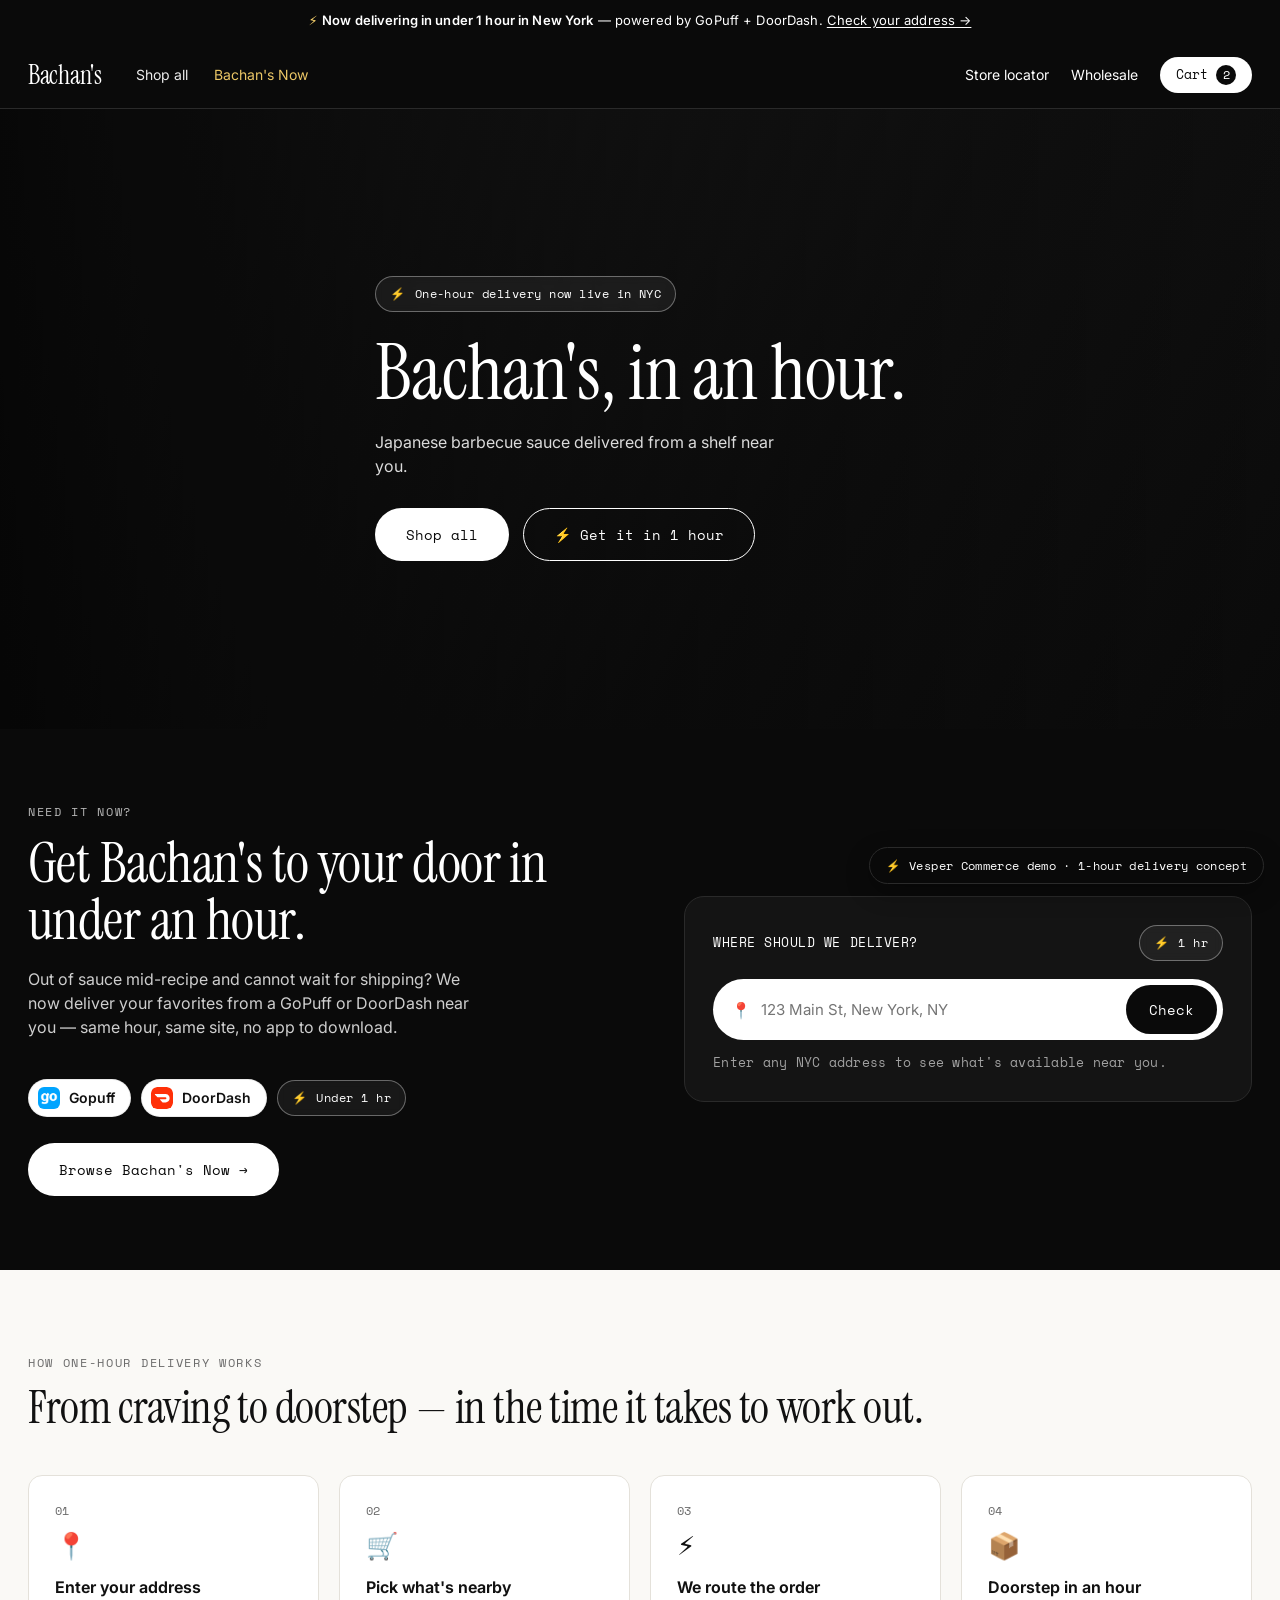
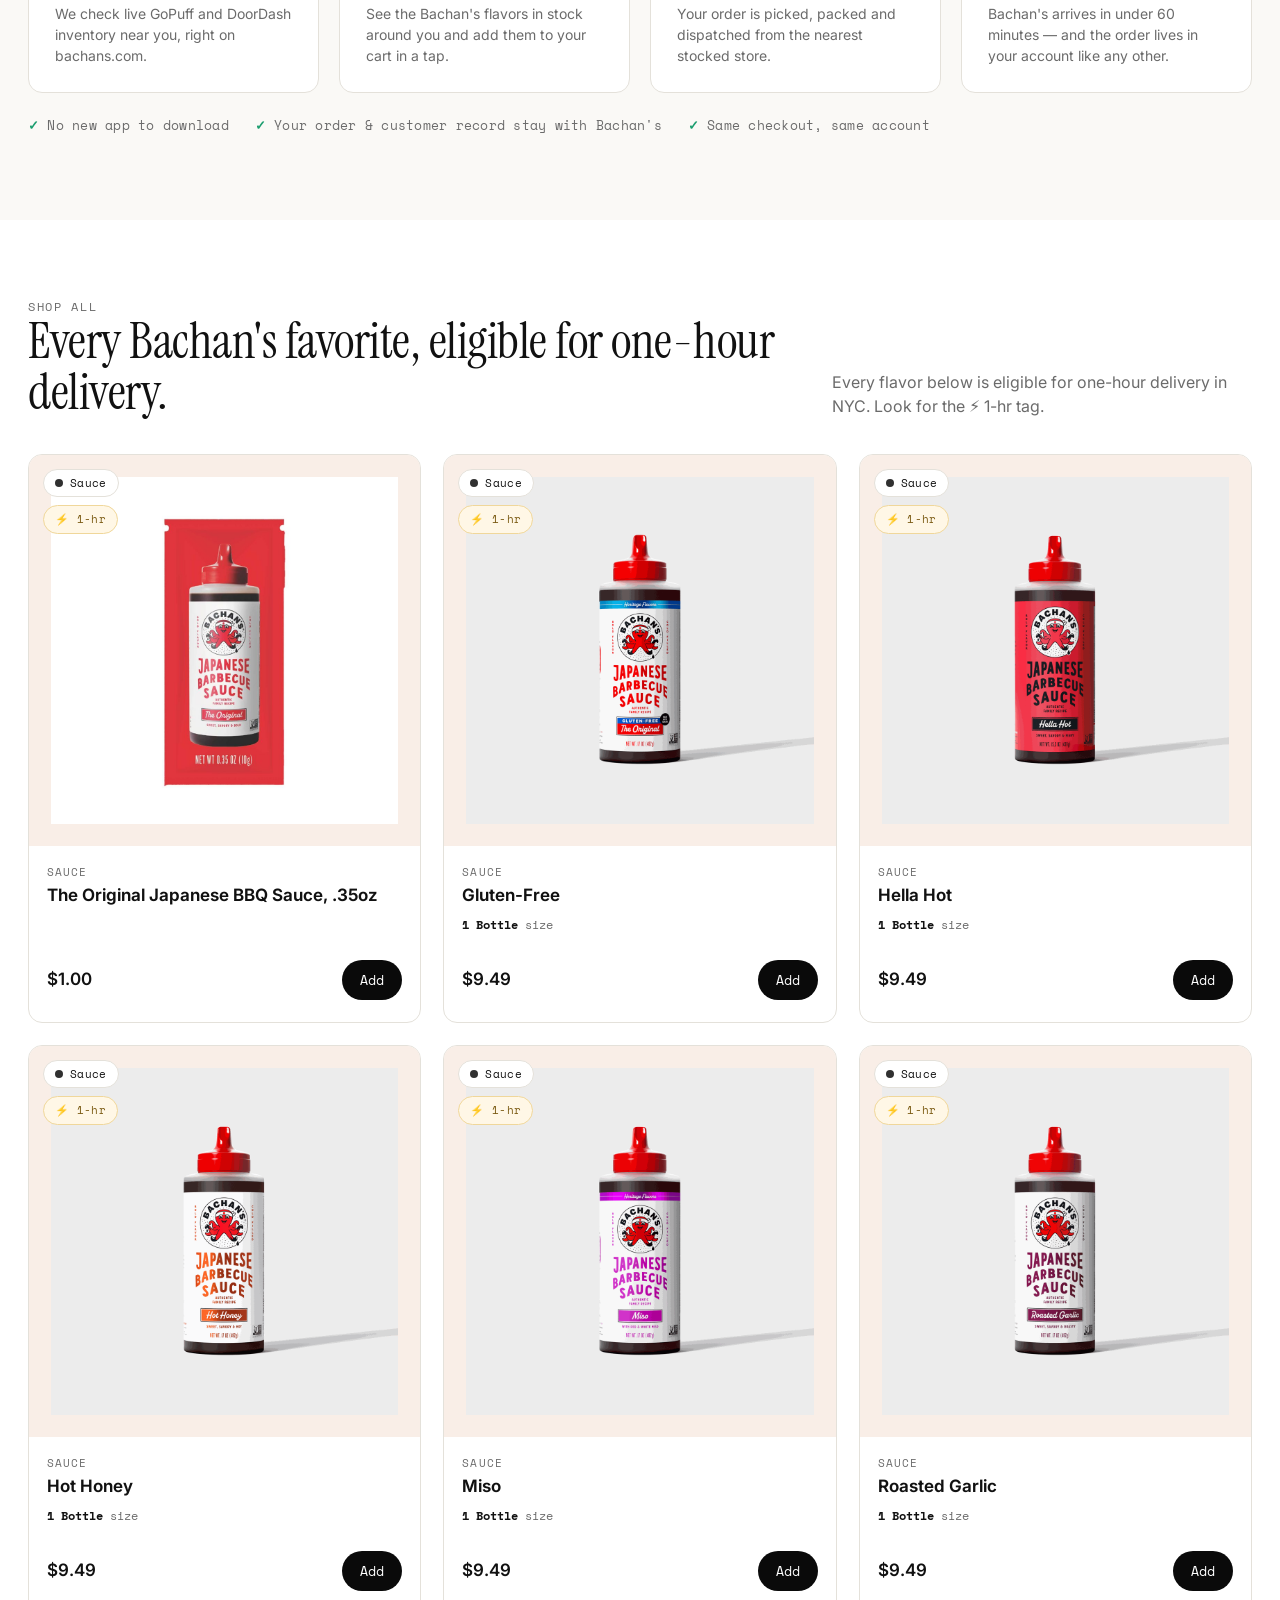
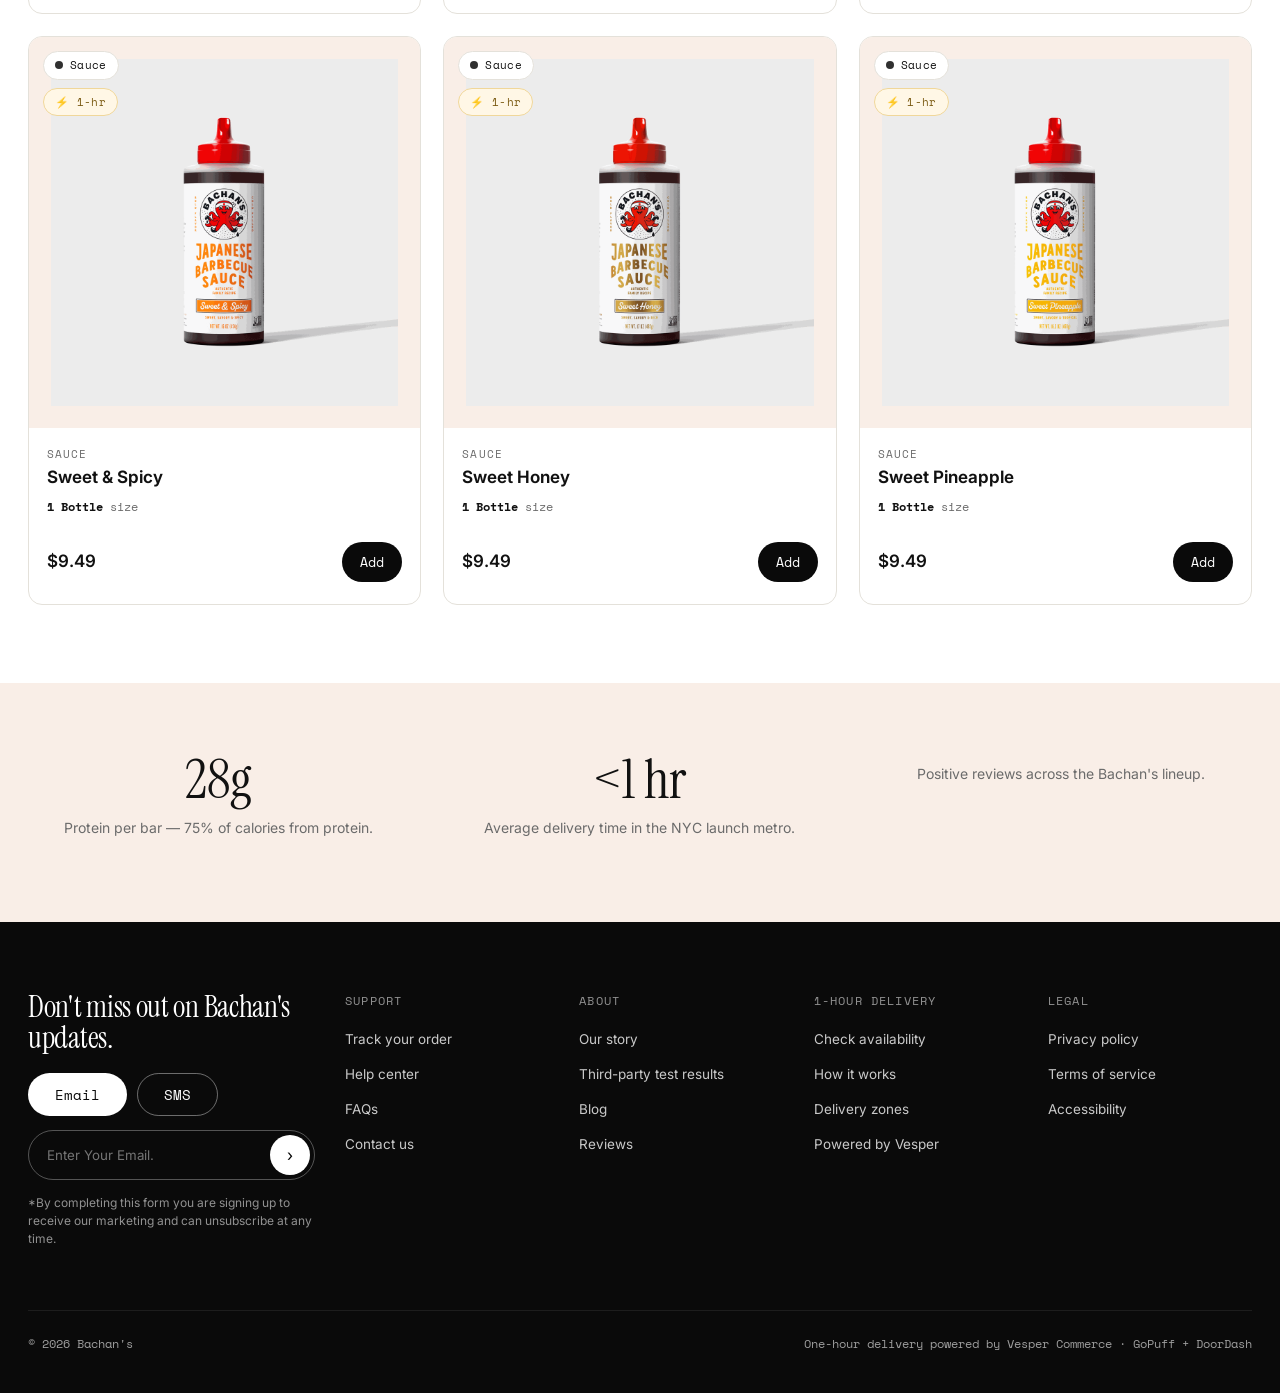
==== index.html @ b52c81d5 "bachans x Vesper Commerce 1-hour delivery mockup Generated from the tokenised ondemand-delivery-mock" ====
<!doctype html>
<html lang="en">
<head>
<meta charset="utf-8" />
<meta name="viewport" content="width=device-width, initial-scale=1" />
<title>Bachan's — now with one-hour delivery</title>
<meta name="description" content="Bachan's, delivered in about an hour via GoPuff and DoorDash." />
<link rel="preconnect" href="https://fonts.googleapis.com" />
<link rel="preconnect" href="https://fonts.gstatic.com" crossorigin />
<link href="https://fonts.googleapis.com/css2?family=Instrument+Serif&family=Inter:wght@400;500;600;700&family=Space+Mono:wght@400;700&display=swap" rel="stylesheet" />
<link rel="stylesheet" href="styles.css" />
<link rel="icon" href="assets/p0.jpg" />
</head>
<body>

<!-- Announcement -->
<div class="announce">
  <span class="bolt">⚡</span> <b>Now delivering in under 1 hour in New York</b> — powered by GoPuff + DoorDash. <a href="#onehour">Check your address →</a>
</div>

<!-- Header -->
<header class="header">
  <nav class="nav">
    <a class="brand" href="index.html"><span class="wordmark">Bachan's</span></a>
    <div class="nav-links"><a href="#shop">Shop all</a>
      <a href="bachans-now.html" style="color:#ffd76e">Bachan's Now</a>
    </div>
    <div class="nav-right">
      <a class="hide-sm" href="#">Store locator</a>
      <a class="hide-sm" href="#">Wholesale</a>
      <button class="hamburger" onclick="openMenu()" aria-label="Open menu"><svg viewBox="0 0 24 24" fill="none" stroke="currentColor" stroke-width="2" stroke-linecap="round"><line x1="3" y1="6" x2="21" y2="6"/><line x1="3" y1="12" x2="21" y2="12"/><line x1="3" y1="18" x2="21" y2="18"/></svg></button>
      <a href="checkout.html" class="cart-pill" onclick="event.preventDefault();openCart()">Cart <span class="cart-count" id="cartCount">2</span></a>
    </div>
  </nav>
</header>

<!-- Hero -->
<section class="hero">
  <div class="hero-media" style="background:linear-gradient(120deg,#303030 0%,#151515 62%,#0d0d0d 100%)"></div>
  <div class="wrap hero-inner">
    <div class="delivery-badge" style="margin-bottom:22px"><span class="bolt">⚡</span> One-hour delivery now live in NYC</div>
    <h1 class="serif">Bachan's, in an hour.</h1>
    <p class="sub">Japanese barbecue sauce delivered from a shelf near you.</p>
    <div class="hero-cta">
      <a href="#shop" class="btn btn-white">Shop all</a>
      <a href="#onehour" class="btn btn-outline" style="color:#fff">⚡ Get it in 1 hour</a>
    </div>
  </div>
</section>

<!-- ===== SIGNATURE 1-HOUR DELIVERY BAND ===== -->
<section class="delivery-band" id="onehour">
  <div class="wrap grid">
    <div>
      <div class="eyebrow" style="color:rgba(255,255,255,.7)">Need it now?</div>
      <h2 class="serif" style="margin-top:14px">Get Bachan's to your door in under an hour.</h2>
      <p class="lede">Out of sauce mid-recipe and cannot wait for shipping? We now deliver your favorites from a GoPuff or DoorDash near you — same hour, same site, no app to download.</p>
      <div class="retailer-chips" style="margin-top:24px">
        <span class="chip"><img class="logo" src="assets/gopuff-icon.png" alt="GoPuff" /> Gopuff</span>
        <span class="chip"><img class="logo" src="assets/doordash-icon.svg" alt="DoorDash" /> DoorDash</span>
        <span class="delivery-badge"><span class="bolt">⚡</span> Under 1 hr</span>
      </div>
      <div style="margin-top:26px">
        <a href="bachans-now.html" class="btn btn-white">Browse Bachan's Now →</a>
      </div>
    </div>

    <div class="addr-card">
      <div class="row-top">
        <div style="font-family:var(--mono);font-size:13px;letter-spacing:.04em">WHERE SHOULD WE DELIVER?</div>
        <div class="delivery-badge"><span class="bolt">⚡</span> 1 hr</div>
      </div>
      <div class="addr-field">
        <span aria-hidden="true">📍</span>
        <input id="addrInput" type="text" placeholder="123 Main St, New York, NY" />
        <button class="btn btn-dark" onclick="checkAvailability()">Check</button>
      </div>
      <div class="addr-note">Enter any NYC address to see what's available near you.</div>

      <div class="avail-result" id="availResult">
        <div class="avail-head"><span>✓</span> Available near you — delivered in under 1 hour</div>
        <div class="mini-prod">
          <img src="assets/p0.jpg" alt="" />
          <div class="info"><div class="name">Gold · Chocolate Chip Cookie Dough</div><div class="meta">4-bar pack · $13.99</div></div>
          <button class="mini-add" onclick="addToCart()">Add</button>
        </div>
        <div class="mini-prod">
          <img src="assets/p1.png" alt="" />
          <div class="info"><div class="name">Bronze · Cookie Dough Caramel</div><div class="meta">4-bar pack · $13.99</div></div>
          <button class="mini-add" onclick="addToCart()">Add</button>
        </div>
        <div class="mini-prod">
          <img src="assets/p0.jpg" alt="" />
          <div class="info"><div class="name">Gold · Single bar <span style="opacity:.6">(trial)</span></div><div class="meta">Single · $3.49</div></div>
          <button class="mini-add" onclick="addToCart()">Add</button>
        </div>
        <a href="checkout.html" class="btn btn-white btn-block" style="margin-top:16px">View cart · check out →</a>
      </div>
    </div>
  </div>
</section>

<!-- How it works -->
<section class="how">
  <div class="wrap">
    <div class="eyebrow">How one-hour delivery works</div>
    <h2 class="serif" style="font-size:clamp(30px,3.6vw,46px);margin-top:12px">From craving to doorstep — in the time it takes to work out.</h2>
    <div class="steps">
      <div class="step"><div class="num">01</div><div class="icon">📍</div><h3>Enter your address</h3><p>We check live GoPuff and DoorDash inventory near you, right on bachans.com.</p></div>
      <div class="step"><div class="num">02</div><div class="icon">🛒</div><h3>Pick what's nearby</h3><p>See the Bachan's flavors in stock around you and add them to your cart in a tap.</p></div>
      <div class="step"><div class="num">03</div><div class="icon">⚡</div><h3>We route the order</h3><p>Your order is picked, packed and dispatched from the nearest stocked store.</p></div>
      <div class="step"><div class="num">04</div><div class="icon">📦</div><h3>Doorstep in an hour</h3><p>Bachan's arrives in under 60 minutes — and the order lives in your account like any other.</p></div>
    </div>
    <div class="assurance">
      <span><span class="tick">✓</span> No new app to download</span>
      <span><span class="tick">✓</span> Your order &amp; customer record stay with Bachan's</span>
      <span><span class="tick">✓</span> Same checkout, same account</span>
    </div>
  </div>
</section>

<!-- Product grid -->
<section class="section" id="shop">
  <div class="wrap">
    <div class="section-head">
      <div>
        <div class="eyebrow">Shop all</div>
        <h2 class="serif">Every Bachan's favorite, eligible for one-hour delivery.</h2>
      </div>
      <p>Every flavor below is eligible for one-hour delivery in NYC. Look for the <span style="white-space:nowrap">⚡ 1-hr</span> tag.</p>
    </div>

    <div class="prod-grid" id="prodGrid">
      <!-- cards injected by app.js -->
    </div>
  </div>
</section>

<!-- Value strip -->
<section class="value-strip">
  <div class="wrap value-grid">
    <div><div class="big">28g</div><p>Protein per bar — 75% of calories from protein.</p></div>
    <div><div class="big">&lt;1 hr</div><p>Average delivery time in the NYC launch metro.</p></div>
    <div><div class="big"></div><p>Positive reviews across the Bachan's lineup.</p></div>
  </div>
</section>

<!-- Footer -->
<footer class="footer">
  <div class="wrap">
    <div class="top">
      <div class="updates">
        <h3 class="serif">Don't miss out on Bachan's updates.</h3>
        <div class="toggle">
          <button class="btn btn-white">Email</button>
          <button class="btn btn-outline" style="color:#fff">SMS</button>
        </div>
        <div class="subscribe"><input placeholder="Enter Your Email." /><button>›</button></div>
        <p style="font-size:12px;opacity:.55;margin-top:14px;max-width:320px">*By completing this form you are signing up to receive our marketing and can unsubscribe at any time.</p>
      </div>
      <div><div class="colhead">Support</div><ul><li><a href="#">Track your order</a></li><li><a href="#">Help center</a></li><li><a href="#">FAQs</a></li><li><a href="#">Contact us</a></li></ul></div>
      <div><div class="colhead">About</div><ul><li><a href="#">Our story</a></li><li><a href="#">Third-party test results</a></li><li><a href="#">Blog</a></li><li><a href="#">Reviews</a></li></ul></div>
      <div><div class="colhead">1-Hour Delivery</div><ul><li><a href="#onehour">Check availability</a></li><li><a href="#onehour">How it works</a></li><li><a href="#">Delivery zones</a></li><li><a href="#">Powered by Vesper</a></li></ul></div>
      <div><div class="colhead">Legal</div><ul><li><a href="#">Privacy policy</a></li><li><a href="#">Terms of service</a></li><li><a href="#">Accessibility</a></li></ul></div>
    </div>
    <div class="base"><span>© 2026 Bachan's</span><span>One-hour delivery powered by Vesper Commerce · GoPuff + DoorDash</span></div>
  </div>
</footer>

<div class="demo-ribbon"><span class="bolt">⚡</span> Vesper Commerce demo · 1-hour delivery concept</div>

<script src="app.js"></script>
</body>
</html>
---- styles.css ----
/* ============================================================
   Bachan's × Vesper Commerce — 1-Hour Delivery Mockup
   Design system replicating bachans.com
   Fonts: Instrument Serif (display) + Inter (body/Suisse substitute)
   ============================================================ */

:root {
  --black: #0a0a0a;
  --ink: #111111;
  --white: #ffffff;
  --offwhite: #f9eee7;      /* product panel bg */
  --paper: #faf9f6;
  --line: #e4e1da;
  --line-dark: #2a2a2a;
  --gray: #6b6b6b;
  --gray-2: #8a8a8a;
  --gold: #303030;          /* brand accent */
  --gopuff: #009f8f;        /* GoPuff teal */
  --doordash: #eb1700;      /* DoorDash red */
  --radius-pill: 999px;
  --radius: 14px;
  --serif: "Instrument Serif", Georgia, serif;
  --sans: "Inter", -apple-system, system-ui, sans-serif;
  --mono: "Space Mono", ui-monospace, "SFMono-Regular", monospace;
  --maxw: 1280px;
}

* { box-sizing: border-box; }

html { scroll-behavior: smooth; }

body {
  margin: 0;
  font-family: var(--sans);
  color: var(--ink);
  background: var(--white);
  -webkit-font-smoothing: antialiased;
  line-height: 1.5;
}

img { max-width: 100%; display: block; }
a { color: inherit; text-decoration: none; }
button { font-family: inherit; cursor: pointer; }

h1, h2, h3, .serif {
  font-family: var(--serif);
  font-weight: 400;
  letter-spacing: -0.01em;
  line-height: 1.02;
  margin: 0;
}

.wrap { max-width: var(--maxw); margin: 0 auto; padding: 0 28px; }

/* ---------- Announcement bar ---------- */
.announce {
  background: var(--black);
  color: var(--white);
  font-size: 13px;
  letter-spacing: 0.01em;
  text-align: center;
  padding: 11px 16px;
  position: relative;
  z-index: 60;
}
.announce b { font-weight: 600; }
.announce .bolt { color: #ffd76e; }
.announce a { text-decoration: underline; text-underline-offset: 2px; }

/* ---------- Header / nav ---------- */
.header {
  background: var(--black);
  color: var(--white);
  position: sticky;
  top: 0;
  z-index: 50;
  border-bottom: 1px solid var(--line-dark);
}
.header.light {
  background: var(--white);
  color: var(--ink);
  border-bottom: 1px solid var(--line);
}
.nav {
  display: flex;
  align-items: center;
  gap: 34px;
  height: 66px;
  max-width: var(--maxw);
  margin: 0 auto;
  padding: 0 28px;
}
.brand img { height: 26px; width: auto; }
.nav-links { display: flex; gap: 26px; font-size: 14px; }
.nav-links a { opacity: 0.92; }
.nav-links a:hover { opacity: 1; }
.nav-right { margin-left: auto; display: flex; align-items: center; gap: 22px; font-size: 14px; }
.nav-right .ico { width: 20px; height: 20px; opacity: 0.9; }
.cart-pill {
  background: var(--white);
  color: var(--black);
  border-radius: var(--radius-pill);
  padding: 8px 16px;
  font-family: var(--mono);
  font-size: 13px;
  display: inline-flex;
  gap: 8px;
  align-items: center;
  border: none;
}
.header.light .cart-pill { background: var(--black); color: var(--white); }
.cart-count {
  background: var(--black); color: var(--white);
  border-radius: var(--radius-pill);
  min-width: 20px; height: 20px; padding: 0 5px;
  display: inline-flex; align-items: center; justify-content: center;
  font-size: 12px;
}
.header.light .cart-count { background: var(--white); color: var(--black); }

/* ---------- Hamburger + mobile menu ---------- */
.hamburger {
  display: none; width: 40px; height: 40px; align-items: center; justify-content: center;
  background: transparent; border: 0; color: inherit; padding: 0;
}
.hamburger svg { width: 24px; height: 24px; }

.menu-overlay { position: fixed; inset: 0; background: rgba(0,0,0,.45); z-index: 110; opacity: 0; visibility: hidden; transition: opacity .3s ease, visibility .3s ease; }
.menu-overlay.open { opacity: 1; visibility: visible; }
.mobile-menu {
  position: fixed; top: 0; left: 0; height: 100%; width: 320px; max-width: 86vw;
  background: var(--black); color: #fff; z-index: 111;
  transform: translateX(-100%); transition: transform .32s cubic-bezier(.4,0,.2,1);
  display: flex; flex-direction: column;
}
.mobile-menu.open { transform: translateX(0); }
.mm-head { display: flex; align-items: center; justify-content: space-between; padding: 20px 22px; border-bottom: 1px solid var(--line-dark); }
.mm-head img { height: 24px; width: auto; }
.mm-close { background: transparent; border: 1px solid var(--line-dark); border-radius: 8px; color: #fff; font-size: 16px; width: 40px; height: 40px; display: flex; align-items: center; justify-content: center; }
.mm-links { display: flex; flex-direction: column; padding: 16px 0 6px; }
.mm-links a { font-family: var(--serif); font-size: 27px; line-height: 1; padding: 13px 24px; color: #fff; letter-spacing: -.01em; }
.mm-links a.active { color: #ffd76e; }
.mm-sub { margin-top: auto; border-top: 1px solid var(--line-dark); padding: 18px 24px; display: flex; flex-direction: column; gap: 14px; }
.mm-sub a { font-family: var(--sans); font-size: 14px; color: rgba(255,255,255,.8); }
.mm-cta { margin: 6px 24px 26px; }

@media (max-width: 620px) { .hamburger { display: inline-flex; } }

/* ---------- Buttons ---------- */
.btn {
  display: inline-flex; align-items: center; justify-content: center; gap: 10px;
  font-family: var(--mono);
  font-size: 14px;
  border-radius: var(--radius-pill);
  padding: 15px 30px;
  border: 1px solid transparent;
  transition: transform .08s ease, opacity .15s ease, background .15s ease;
  white-space: nowrap;
}
.btn:active { transform: translateY(1px); }
.btn-white { background: var(--white); color: var(--black); }
.btn-white:hover { opacity: .88; }
.btn-dark { background: var(--black); color: var(--white); }
.btn-dark:hover { opacity: .9; }
.btn-outline { background: transparent; border-color: currentColor; }
.btn-block { width: 100%; }
.btn-lg { padding: 18px 34px; font-size: 15px; }

/* ---------- Hero ---------- */
.hero {
  position: relative;
  background: var(--black);
  color: var(--white);
  min-height: 620px;
  display: flex;
  align-items: center;
  overflow: hidden;
}
.hero-media {
  position: absolute; inset: 0;
  background-size: cover;
  background-position: center;
  opacity: 0.92;
}
.hero-media::after {
  content: "";
  position: absolute; inset: 0;
  background: linear-gradient(90deg, rgba(0,0,0,.85) 0%, rgba(0,0,0,.55) 40%, rgba(0,0,0,.15) 100%);
}
.hero-inner { position: relative; z-index: 2; padding: 60px 0; }
.hero h1 { font-size: clamp(46px, 6vw, 82px); max-width: 640px; }
.hero .sub { margin-top: 18px; font-size: 16px; opacity: .85; max-width: 420px; }
.hero-cta { margin-top: 30px; display: flex; gap: 14px; flex-wrap: wrap; }

/* eyebrow / labels */
.eyebrow {
  font-family: var(--mono);
  font-size: 12px;
  letter-spacing: 0.14em;
  text-transform: uppercase;
  color: var(--gray);
}
.hero .eyebrow { color: rgba(255,255,255,.7); }

/* ---------- 1-hour delivery pieces ---------- */
.delivery-badge {
  display: inline-flex; align-items: center; gap: 9px;
  font-family: var(--mono);
  font-size: 12px;
  letter-spacing: 0.04em;
  padding: 8px 14px;
  border-radius: var(--radius-pill);
  border: 1px solid rgba(255,255,255,.35);
  background: rgba(255,255,255,.06);
  backdrop-filter: blur(4px);
}
.delivery-badge .bolt { color: #ffd76e; }
.header.light .delivery-badge, .on-light .delivery-badge {
  border-color: var(--line); background: var(--paper); color: var(--ink);
}

.retailer-chips { display: inline-flex; gap: 10px; align-items: center; flex-wrap: wrap; }
.chip {
  display: inline-flex; align-items: center; gap: 9px;
  font-family: var(--sans); font-size: 14px; font-weight: 600;
  border-radius: var(--radius-pill);
  padding: 7px 15px 7px 9px;
  background: var(--white); color: var(--ink);
  border: 1px solid rgba(0,0,0,.08);
  box-shadow: 0 1px 3px rgba(0,0,0,.08);
  letter-spacing: 0;
  line-height: 1;
}
.chip .logo { width: 22px; height: 22px; border-radius: 6px; object-fit: contain; flex: none; display: block; }
.chip-outline {
  background: transparent; color: inherit;
  border: 1px solid rgba(128,128,128,.4);
}

/* The signature 1-hour delivery band */
.delivery-band {
  background: var(--black);
  color: var(--white);
  padding: 74px 0;
}
.delivery-band .grid {
  display: grid; grid-template-columns: 1.05fr 1fr; gap: 60px; align-items: center;
}
.delivery-band h2 { font-size: clamp(34px, 4.4vw, 56px); max-width: 520px; }
.delivery-band .lede { margin-top: 18px; font-size: 16px; opacity: .8; max-width: 460px; }

.addr-card {
  background: #141414;
  border: 1px solid var(--line-dark);
  border-radius: 20px;
  padding: 28px;
}
.addr-card .row-top {
  display: flex; align-items: center; justify-content: space-between; margin-bottom: 18px;
}
.addr-field {
  display: flex; gap: 10px; align-items: center;
  background: var(--white); color: var(--ink);
  border-radius: var(--radius-pill);
  padding: 6px 6px 6px 18px;
}
.addr-field input {
  border: 0; outline: 0; flex: 1; min-width: 0; font-family: var(--sans); font-size: 15px; background: transparent;
  padding: 12px 0;
}
.addr-field .btn { padding: 13px 22px; }
.addr-note { margin-top: 14px; font-size: 12.5px; opacity: .6; font-family: var(--mono); letter-spacing: .02em; }

/* availability result (hidden until "check") */
.avail-result { display: none; margin-top: 22px; }
.avail-result.show { display: block; animation: fade .3s ease; }
@keyframes fade { from { opacity: 0; transform: translateY(6px);} to {opacity:1; transform:none;} }
.avail-head {
  display: flex; align-items: center; gap: 10px;
  font-family: var(--mono); font-size: 13px; letter-spacing: .04em;
  color: #7ee0c0; margin-bottom: 14px;
}
.mini-prod {
  display: flex; align-items: center; gap: 14px;
  padding: 12px 0; border-top: 1px solid var(--line-dark);
}
.mini-prod img { width: 52px; height: 52px; object-fit: contain; background: #1e1e1e; border-radius: 10px; padding: 4px; }
.mini-prod .info { flex: 1; }
.mini-prod .info .name { font-size: 14px; font-weight: 600; }
.mini-prod .info .meta { font-size: 12px; opacity: .6; }
.mini-add {
  background: var(--white); color: var(--black); border: 0;
  border-radius: var(--radius-pill); padding: 8px 16px;
  font-family: var(--mono); font-size: 12px;
}

/* ---------- How it works ---------- */
.how { padding: 84px 0; background: var(--paper); }
.how .steps { display: grid; grid-template-columns: repeat(4, 1fr); gap: 20px; margin-top: 44px; }
.step {
  background: var(--white); border: 1px solid var(--line);
  border-radius: var(--radius); padding: 26px;
}
.step .num { font-family: var(--mono); font-size: 12px; color: var(--gray); }
.step .icon { font-size: 26px; margin: 6px 0 14px; }
.step h3 { font-family: var(--sans); font-weight: 650; font-size: 16px; letter-spacing: 0; }
.step p { color: var(--gray); font-size: 14px; margin: 8px 0 0; }
.how .assurance {
  margin-top: 24px; display: flex; gap: 26px; flex-wrap: wrap;
  font-family: var(--mono); font-size: 12.5px; color: var(--gray); letter-spacing: .02em;
}
.how .assurance span { display: inline-flex; gap: 8px; align-items: center; }
.tick { color: #1a9d6e; font-weight: 700; }

/* ---------- Section heading ---------- */
.section { padding: 78px 0; }
.section-head { display: flex; align-items: flex-end; justify-content: space-between; gap: 20px; margin-bottom: 36px; }
.section-head h2 { font-size: clamp(32px, 4vw, 50px); }
.section-head p { color: var(--gray); max-width: 420px; margin: 8px 0 0; }

/* ---------- Product grid ---------- */
.prod-grid { display: grid; grid-template-columns: repeat(3, 1fr); gap: 22px; }
.card {
  border: 1px solid var(--line); border-radius: var(--radius);
  overflow: hidden; background: var(--white);
  transition: box-shadow .2s ease, transform .2s ease;
  display: flex; flex-direction: column;
}
.card:hover { box-shadow: 0 12px 30px rgba(0,0,0,.08); transform: translateY(-3px); }
.card .thumb {
  position: relative; background: var(--offwhite);
  aspect-ratio: 1/1; display: flex; align-items: center; justify-content: center; padding: 22px;
}
.card .thumb img { max-height: 100%; object-fit: contain; }
.card .badges { position: absolute; top: 14px; left: 14px; display: flex; flex-direction: column; gap: 8px; align-items: flex-start; }
.tag {
  font-family: var(--mono); font-size: 11px; letter-spacing: .03em;
  padding: 5px 11px; border-radius: var(--radius-pill); background: var(--white); border: 1px solid var(--line);
}
.tag.line { display: inline-flex; gap: 7px; align-items: center; }
.tag.line .dot { width: 8px; height: 8px; border-radius: 50%; }
.tag.gold .dot { background: var(--gold); }
.tag.bronze .dot { background: #7c5a34; }
.tag.status { background: var(--black); color: var(--white); border-color: var(--black); }
.tag.onehr { background: #fff7e6; border-color: #f0d79a; color: #7a5a12; }
.card .body { padding: 18px 18px 22px; display: flex; flex-direction: column; flex: 1; }
.card .line-label { font-family: var(--mono); font-size: 11px; letter-spacing: .1em; text-transform: uppercase; color: var(--gray); }
.card h3 { font-family: var(--sans); font-weight: 650; font-size: 17px; letter-spacing: 0; margin: 6px 0 0; }
.card .stats { display: flex; gap: 14px; margin: 12px 0; font-size: 12px; color: var(--gray); font-family: var(--mono); }
.card .stats b { color: var(--ink); font-weight: 700; }
.card .rating { font-size: 12.5px; color: var(--gray); margin-top: 2px; }
.card .foot { margin-top: auto; display: flex; align-items: center; justify-content: space-between; padding-top: 14px; }
.card .price { font-size: 17px; font-weight: 600; }
.card .add { font-family: var(--mono); font-size: 13px; padding: 10px 18px; border-radius: var(--radius-pill); background: var(--black); color: var(--white); border: 0; }

/* ---------- Value / comparison strip ---------- */
.value-strip { background: var(--offwhite); padding: 70px 0; }
.value-grid { display: grid; grid-template-columns: repeat(3, 1fr); gap: 40px; text-align: center; }
.value-grid .big { font-family: var(--serif); font-size: 54px; line-height: 1; }
.value-grid p { color: var(--gray); margin-top: 10px; font-size: 14px; }

/* ---------- Product detail page ---------- */
.pdp { display: grid; grid-template-columns: minmax(0,1.15fr) minmax(0,1fr); gap: 56px; padding: 44px 0 70px; }
.pdp-media .main {
  background: var(--offwhite); border-radius: var(--radius);
  aspect-ratio: 4/3; display: flex; align-items: center; justify-content: center; padding: 40px;
  position: relative;
}
.pdp-media .main img { max-height: 100%; object-fit: contain; }
.pdp-media .line-flag {
  position: absolute; top: 18px; left: 18px;
  font-family: var(--mono); font-size: 12px; padding: 6px 13px; border-radius: var(--radius-pill);
  background: var(--white); display: inline-flex; gap: 8px; align-items: center;
}
.pdp-media .thumbs { display: grid; grid-template-columns: repeat(3, 1fr); gap: 14px; margin-top: 14px; }
.pdp-media .thumbs div { background: var(--black); border-radius: var(--radius); aspect-ratio: 1/1; display:flex;align-items:center;justify-content:center; overflow:hidden;}
.pdp-media .thumbs img { max-height: 78%; object-fit: contain; }

.pdp-info h1 { font-size: clamp(34px, 4vw, 48px); }
.pdp-info .desc { color: var(--gray); margin: 14px 0 0; font-size: 15px; max-width: 440px; }
.price-line { display: flex; align-items: center; gap: 14px; margin: 22px 0; font-size: 15px; }
.price-line .p { font-size: 22px; font-weight: 650; }
.price-line .sep { color: var(--line); }
.price-line .muted { color: var(--gray); }

/* purchase mode toggle */
.buy-modes { display: grid; grid-template-columns: 1fr 1fr 1fr; gap: 0; border: 1px solid var(--line); border-radius: var(--radius-pill); overflow: hidden; margin-bottom: 8px; }
.buy-mode {
  padding: 14px 10px; text-align: center; font-family: var(--mono); font-size: 12.5px;
  background: var(--white); border: 0; border-right: 1px solid var(--line); color: var(--gray);
  display: flex; flex-direction: column; gap: 3px; align-items: center; line-height: 1.2;
}
.buy-mode:last-child { border-right: 0; }
.buy-mode small { font-size: 10.5px; opacity: .8; }
.buy-mode.active { background: var(--black); color: var(--white); }
.buy-mode.active.onehr { background: #1b1b1b; box-shadow: inset 0 0 0 2px #ffd76e; }
.buy-mode .bolt { color: #d99a12; }
.buy-mode.active .bolt { color: #ffd76e; }

.benefits { display: grid; grid-template-columns: 1fr 1fr; gap: 10px 22px; margin: 20px 0; }
.benefits div { font-size: 13.5px; color: var(--gray); display: flex; gap: 8px; }

.qty-row { display: flex; gap: 12px; align-items: stretch; margin-top: 18px; }
.qty { display: flex; align-items: center; border: 1px solid var(--line); border-radius: var(--radius-pill); padding: 0 6px; }
.qty button { width: 40px; height: 52px; border: 0; background: transparent; font-size: 18px; color: var(--gray); }
.qty span { min-width: 34px; text-align: center; font-family: var(--mono); }
.add-cta { flex: 1; }

.guarantee { margin-top: 16px; background: var(--paper); border: 1px solid var(--line); border-radius: var(--radius); padding: 14px 16px; font-size: 13px; color: var(--gray); }
.guarantee b { color: var(--ink); }

/* the PDP 1-hour delivery module */
.onehr-module {
  margin: 22px 0; border: 1px solid var(--line); border-radius: var(--radius);
  background: linear-gradient(180deg,#0c0c0c,#151515); color: var(--white); padding: 22px;
}
.onehr-module .top { display: flex; align-items: center; justify-content: space-between; gap: 12px; margin-bottom: 14px; }
.onehr-module .top .t { font-family: var(--sans); font-weight: 650; font-size: 15px; display: flex; gap: 9px; align-items: center; }
.onehr-module .top .bolt { color: #ffd76e; }
.onehr-module .sub { font-size: 13px; opacity: .75; margin-bottom: 14px; }
.onehr-module .addr-field { background: var(--white); }
.onehr-module .pill-note { margin-top: 12px; font-family: var(--mono); font-size: 11.5px; opacity: .6; }

/* ---------- Checkout ---------- */
.checkout { display: grid; grid-template-columns: minmax(0,1.3fr) minmax(0,1fr); gap: 0; min-height: 100vh; }
.co-left { padding: 46px clamp(24px, 5vw, 80px); min-width: 0; }
.co-left .inner { max-width: 560px; margin-left: auto; }
.co-right { background: var(--offwhite); padding: 46px clamp(24px, 4vw, 56px); border-left: 1px solid var(--line); min-width: 0; }
.co-right .inner { max-width: 460px; }
.co-logo img { height: 30px; }
.co-section-title { font-family: var(--sans); font-weight: 650; font-size: 17px; margin: 30px 0 14px; }
.co-field { width: 100%; border: 1px solid var(--line); border-radius: 10px; padding: 15px 16px; font-family: var(--sans); font-size: 15px; margin-bottom: 12px; }
.co-row { display: grid; grid-template-columns: 1fr 1fr; gap: 12px; }
.co-row .co-field { margin-bottom: 12px; }

.ship-method { border: 1px solid var(--line); border-radius: 12px; overflow: hidden; margin: 6px 0 8px; }
.ship-opt {
  display: flex; align-items: center; gap: 14px; padding: 18px 18px; cursor: pointer;
  border-bottom: 1px solid var(--line); background: var(--white);
}
.ship-opt:last-child { border-bottom: 0; }
.ship-opt.selected { background: #fffdf6; box-shadow: inset 3px 0 0 #ffcf4a; }
.ship-opt .radio { width: 20px; height: 20px; border-radius: 50%; border: 2px solid var(--line); flex: none; position: relative; }
.ship-opt.selected .radio { border-color: #d99a12; }
.ship-opt.selected .radio::after { content:""; position: absolute; inset: 3px; background: #d99a12; border-radius: 50%; }
.ship-opt .ret { width: 34px; height: 34px; border-radius: 9px; display: flex; align-items: center; justify-content: center; color: #fff; font-family: var(--mono); font-weight: 700; font-size: 10px; flex: none; }
.ship-opt .ret.gopuff { background: var(--gopuff); }
.ship-opt .ret.doordash { background: var(--doordash); }
.ship-opt .ret.std { background: var(--ink); }
.ship-opt .txt { flex: 1; }
.ship-opt .txt .n { font-weight: 600; font-size: 14.5px; }
.ship-opt .txt .d { font-size: 12.5px; color: var(--gray); }
.ship-opt .amt { font-weight: 650; font-size: 14.5px; }

.co-note { font-family: var(--mono); font-size: 11.5px; line-height: 1.6; color: var(--gray); background: var(--paper); border: 1px dashed var(--line); border-radius: 10px; padding: 12px 14px; margin: 6px 0 0; display: flex; align-items: flex-start; gap: 9px; }
.co-note b { color: var(--ink); font-weight: 700; }

/* order summary */
.os-item { display: flex; gap: 14px; align-items: center; padding: 14px 0; border-bottom: 1px solid var(--line); }
.os-item .im { width: 62px; height: 62px; background: var(--white); border: 1px solid var(--line); border-radius: 10px; position: relative; display:flex;align-items:center;justify-content:center; padding: 6px; }
.os-item .im img { max-height: 100%; object-fit: contain; }
.os-item .im .q { position: absolute; top: -8px; right: -8px; background: var(--gray); color: #fff; width: 22px; height: 22px; border-radius: 50%; font-size: 12px; display:flex;align-items:center;justify-content:center; }
.os-item .nm { flex: 1; }
.os-item .nm .t { font-size: 14px; font-weight: 600; }
.os-item .nm .s { font-size: 12px; color: var(--gray); }
.os-item .pr { font-weight: 600; font-size: 14px; }
.os-line { display: flex; justify-content: space-between; padding: 8px 0; font-size: 14px; }
.os-line.total { font-size: 20px; font-weight: 650; border-top: 1px solid var(--line); margin-top: 8px; padding-top: 16px; }
.os-line .muted { color: var(--gray); }
.eta-badge { display: inline-flex; align-items: center; gap: 8px; background: var(--black); color: #fff; border-radius: var(--radius-pill); padding: 8px 15px; font-family: var(--mono); font-size: 12px; margin: 14px 0; }
.eta-badge .bolt { color: #ffd76e; }

/* ---------- Bachan's Now (on-demand collection page) ---------- */
.now-hero {
  background: var(--black); color: var(--white);
  padding: 70px 0 60px;
  border-bottom: 1px solid var(--line-dark);
}
.now-hero .grid { display: grid; grid-template-columns: 1.1fr .9fr; gap: 48px; align-items: center; }
.now-hero .eyebrow { color: rgba(255,255,255,.6); }
.now-hero h1 { font-size: clamp(48px, 7vw, 92px); margin: 14px 0 0; line-height: .98; }
.now-hero .kick { font-family: var(--mono); font-size: 13px; letter-spacing: .1em; text-transform: uppercase; color: #ffd76e; margin-bottom: 6px; }
.now-hero .facts { margin-top: 26px; display: flex; flex-direction: column; gap: 12px; }
.now-hero .facts div { display: flex; gap: 12px; align-items: center; font-size: 15px; opacity: .9; }
.now-hero .facts .k { font-family: var(--mono); font-size: 12px; letter-spacing: .04em; color: rgba(255,255,255,.5); min-width: 118px; text-transform: uppercase; }
.now-hero .chips-row { margin-top: 26px; }
.now-visual {
  background: radial-gradient(120% 120% at 70% 20%, #232323 0%, #0e0e0e 70%);
  border: 1px solid var(--line-dark); border-radius: 22px;
  aspect-ratio: 4/3; display: flex; align-items: center; justify-content: center; position: relative; overflow: hidden;
}
.now-visual img { max-height: 74%; object-fit: contain; filter: drop-shadow(0 30px 50px rgba(0,0,0,.5)); }
.now-visual .float-badge {
  position: absolute; top: 20px; right: 20px;
  background: rgba(255,255,255,.08); border: 1px solid rgba(255,255,255,.25); backdrop-filter: blur(6px);
  border-radius: var(--radius-pill); padding: 9px 16px; font-family: var(--mono); font-size: 12px; letter-spacing: .04em;
}
.now-visual .float-badge .bolt { color: #ffd76e; }

/* address bar */
.now-addrbar { background: var(--paper); border-bottom: 1px solid var(--line); padding: 24px 0; position: sticky; top: 66px; z-index: 30; }
.now-addrbar .inner { display: flex; gap: 16px; align-items: center; flex-wrap: wrap; }
.now-addrbar .lbl { font-family: var(--mono); font-size: 12px; letter-spacing: .06em; text-transform: uppercase; color: var(--gray); }
.now-addrbar .field {
  flex: 1; min-width: 280px; display: flex; gap: 10px; align-items: center;
  background: var(--white); border: 1px solid var(--line); border-radius: var(--radius-pill); padding: 6px 6px 6px 18px;
}
.now-addrbar .field input { flex: 1; min-width: 0; border: 0; outline: 0; font-family: var(--sans); font-size: 15px; padding: 12px 0; background: transparent; }
.now-addr-state { display: none; font-family: var(--mono); font-size: 12.5px; color: #1a9d6e; letter-spacing: .02em; }
.now-addr-state.show { display: inline-flex; gap: 8px; align-items: center; }

/* grid */
.now-section { padding: 46px 0 84px; }
.now-gridwrap { position: relative; }
.now-gridwrap.show { animation: fade .35s ease; }
.now-grid { display: grid; grid-template-columns: repeat(4, 1fr); gap: 22px; }
.now-card { border: 1px solid var(--line); border-radius: var(--radius); overflow: hidden; background: var(--white); display: flex; flex-direction: column; transition: box-shadow .2s ease, transform .2s ease; }
.now-card:hover { box-shadow: 0 12px 30px rgba(0,0,0,.08); transform: translateY(-3px); }
.now-thumb { position: relative; background: var(--offwhite); aspect-ratio: 1/1; display: flex; align-items: center; justify-content: center; padding: 20px; }
.now-thumb img { max-height: 100%; object-fit: contain; }
.now-add {
  position: absolute; top: 14px; left: 14px; z-index: 2;
  background: var(--black); color: var(--white); border: 0;
  width: 56px; height: 56px; border-radius: 50%;
  font-family: var(--mono); font-size: 13px; letter-spacing: .02em;
  box-shadow: 0 6px 16px rgba(0,0,0,.22); transition: transform .1s ease, background .15s ease;
}
.now-add:hover { transform: scale(1.06); }
.now-add:active { transform: scale(.96); }
.now-protein {
  position: absolute; top: 16px; right: 16px; text-align: right;
  font-family: var(--serif); font-size: 30px; line-height: .85; color: var(--ink);
}
.now-protein small { display: block; font-family: var(--mono); font-size: 9px; letter-spacing: .08em; text-transform: uppercase; color: var(--gray); margin-top: 3px; }
.now-body { padding: 16px 18px 20px; display: flex; flex-direction: column; flex: 1; }
.now-format { font-family: var(--mono); font-size: 11px; letter-spacing: .04em; color: var(--gray); display: flex; align-items: center; gap: 8px; }
.now-format .tag.line { padding: 4px 9px; font-size: 10px; }
.now-body h3 { font-family: var(--sans); font-weight: 650; font-size: 15.5px; letter-spacing: 0; margin: 9px 0 0; line-height: 1.25; }
.now-foot { margin-top: auto; padding-top: 14px; display: flex; align-items: center; justify-content: space-between; }
.now-size { font-family: var(--mono); font-size: 12px; color: var(--gray); }
.now-price { font-size: 17px; font-weight: 650; }

.now-disclaimer { text-align: center; font-family: var(--mono); font-size: 12px; color: var(--gray); margin-top: 34px; letter-spacing: .02em; }

/* 3-up reassurance steps used on Bachan's Now */
.how .steps.now-steps-3 { grid-template-columns: repeat(3, 1fr); }

@media (max-width: 1000px) {
  .now-hero .grid { grid-template-columns: 1fr; gap: 30px; }
  .now-grid { grid-template-columns: repeat(3, 1fr); }
  .how .steps.now-steps-3 { grid-template-columns: 1fr 1fr; }
}
@media (max-width: 720px) {
  .now-grid { grid-template-columns: 1fr 1fr; }
  .now-addrbar { position: static; }
  .now-addrbar .inner { flex-direction: column; align-items: stretch; gap: 10px; }
  .now-addrbar .field { min-width: 0; width: 100%; }
}
@media (max-width: 620px) {
  .how .steps.now-steps-3 { grid-template-columns: 1fr; }
  .now-addrbar .field .btn { padding: 13px 18px; }
}
@media (max-width: 480px) { .now-grid { grid-template-columns: 1fr; } }

/* ---------- Footer ---------- */
.footer { background: var(--black); color: var(--white); padding: 70px 0 40px; }
.footer .top { display: grid; grid-template-columns: 1.4fr repeat(4, 1fr); gap: 30px; }
.footer h4 { font-family: var(--sans); font-weight: 650; font-size: 14px; margin: 0 0 16px; }
.footer .updates h3 { font-size: 30px; max-width: 280px; margin-bottom: 20px; }
.footer .toggle { display: flex; gap: 10px; margin-bottom: 14px; }
.footer .toggle .btn { padding: 10px 26px; }
.footer .toggle .btn-outline { border-color: rgba(255,255,255,.4); }
.footer .subscribe { display: flex; gap: 8px; align-items: center; background: transparent; border: 1px solid rgba(255,255,255,.3); border-radius: var(--radius-pill); padding: 4px 4px 4px 18px; max-width: 340px; }
.footer .subscribe input { flex: 1; background: transparent; border: 0; outline: 0; color: #fff; font-family: var(--sans); padding: 12px 0; }
.footer .subscribe button { background: #fff; color: #000; border: 0; border-radius: 50%; width: 40px; height: 40px; font-size: 16px; }
.footer ul { list-style: none; padding: 0; margin: 0; display: flex; flex-direction: column; gap: 11px; }
.footer ul a { font-size: 13.5px; opacity: .78; }
.footer ul a:hover { opacity: 1; }
.footer .colhead { font-family: var(--mono); font-size: 12px; letter-spacing: .1em; text-transform: uppercase; opacity: .55; margin-bottom: 16px; }
.footer .base { display: flex; justify-content: space-between; align-items: center; margin-top: 50px; padding-top: 24px; border-top: 1px solid var(--line-dark); font-family: var(--mono); font-size: 12px; opacity: .6; }

/* ---------- Slide-out cart drawer + rewards meter ---------- */
.cart-overlay {
  position: fixed; inset: 0; background: rgba(0,0,0,.45); z-index: 100;
  opacity: 0; visibility: hidden; transition: opacity .3s ease, visibility .3s ease;
}
.cart-overlay.open { opacity: 1; visibility: visible; }
.cart-drawer {
  position: fixed; top: 0; right: 0; height: 100%; width: 460px; max-width: 92vw;
  background: var(--white); z-index: 101; display: flex; flex-direction: column;
  transform: translateX(100%); transition: transform .32s cubic-bezier(.4,0,.2,1);
  box-shadow: -10px 0 40px rgba(0,0,0,.16);
}
.cart-drawer.open { transform: translateX(0); }
.cart-head { display: flex; align-items: center; justify-content: space-between; padding: 22px 24px; border-bottom: 1px solid var(--line); }
.cart-head h2 { font-family: var(--serif); font-size: 26px; }
.cart-head h2 span { color: var(--gray); }
.cart-close { width: 40px; height: 40px; border: 1px solid var(--line); background: var(--white); border-radius: 8px; font-size: 18px; color: var(--ink); display: flex; align-items: center; justify-content: center; }

/* meter */
.meter { padding: 24px 24px 10px; }
.meter-tiers { display: flex; justify-content: space-between; gap: 8px; margin-bottom: 20px; }
.meter-tier { flex: 1; text-align: center; font-family: var(--sans); font-weight: 600; font-size: 14px; padding: 12px 6px; border: 1px solid var(--line); border-radius: 10px; color: var(--gray); background: var(--white); transition: all .2s ease; }
.meter-tier.done { background: #0f7a3d; border-color: #0f7a3d; color: #fff; }
.meter-track { position: relative; height: 6px; background: var(--line); border-radius: 999px; margin: 30px 8px 8px; }
.meter-fill { position: absolute; left: 0; top: 0; height: 100%; background: #0f7a3d; border-radius: 999px; transition: width .35s ease; }
.meter-node { position: absolute; top: 50%; transform: translate(-50%,-50%); width: 20px; height: 20px; border-radius: 50%; background: var(--white); border: 3px solid var(--line); transition: all .25s ease; }
.meter-node.done { border-color: #0f7a3d; background: #0f7a3d; }
.meter-node.current { border-color: #0f7a3d; background: #0f7a3d; box-shadow: 0 0 0 4px rgba(15,122,61,.18); }
.meter-node .lbl { position: absolute; top: 26px; left: 50%; transform: translateX(-50%); white-space: nowrap; font-family: var(--sans); font-weight: 600; font-size: 13px; color: var(--gray); }
.meter-node.done .lbl, .meter-node.current .lbl { color: #0f7a3d; }
.meter-msg { text-align: center; font-family: var(--sans); font-size: 13px; color: var(--gray); margin-top: 34px; }
.meter-msg .bolt { color: #d99a12; }

.cart-eligible { margin: 4px 24px 0; background: #fff7e6; border: 1px solid #f0d79a; color: #7a5a12; border-radius: 10px; padding: 10px 14px; font-family: var(--mono); font-size: 12px; display: flex; gap: 9px; align-items: center; }
.cart-eligible b { font-weight: 700; }

/* line items */
.cart-body { flex: 1; overflow-y: auto; padding: 8px 24px; }
.cart-line { display: flex; gap: 16px; padding: 22px 0; border-bottom: 1px solid var(--line); }
.cart-line .im { width: 96px; height: 96px; background: var(--offwhite); border-radius: 10px; display: flex; align-items: center; justify-content: center; padding: 8px; flex: none; }
.cart-line .im img { max-height: 100%; object-fit: contain; }
.cart-line .info { flex: 1; }
.cart-line .ln { font-family: var(--mono); font-size: 11px; letter-spacing: .04em; display: inline-flex; gap: 7px; align-items: center; color: var(--gold); }
.cart-line .ln .dot { width: 8px; height: 8px; border-radius: 50%; background: var(--gold); }
.cart-line h3 { font-family: var(--serif); font-size: 22px; font-weight: 400; margin: 6px 0 4px; letter-spacing: -.01em; }
.cart-line .pr { font-size: 14px; color: var(--gray); border-bottom: 1px solid var(--line); padding-bottom: 12px; margin-bottom: 12px; }
.cart-line .sub-row { font-size: 13.5px; color: var(--gray); display: flex; justify-content: space-between; align-items: center; }
.cart-line .sub-row a { text-decoration: underline; color: var(--ink); }
.cart-line .qty-row2 { display: flex; align-items: center; justify-content: space-between; margin-top: 14px; }
.cart-stepper { display: inline-flex; align-items: center; background: var(--paper); border-radius: 999px; }
.cart-stepper button { width: 40px; height: 40px; border: 0; background: transparent; font-size: 18px; color: var(--ink); }
.cart-stepper span { min-width: 30px; text-align: center; font-weight: 600; }
.cart-line .rm { font-size: 13.5px; color: var(--gray); text-decoration: underline; background: none; border: 0; }

/* footer */
.cart-foot { border-top: 1px solid var(--line); padding: 18px 24px 24px; }
.cart-sub-toggle { display: flex; align-items: center; justify-content: space-between; margin-bottom: 14px; }
.cart-sub-toggle label { display: flex; gap: 10px; align-items: center; font-size: 16px; }
.cart-sub-toggle .save { color: var(--doordash); font-weight: 600; font-size: 13px; background: #fdeceb; padding: 5px 10px; border-radius: 6px; }
.cart-checkout { width: 100%; background: var(--black); color: #fff; border: 0; border-radius: 999px; padding: 20px; font-size: 17px; font-weight: 600; font-family: var(--sans); }
.cart-fineprint { text-align: center; font-family: var(--mono); font-size: 11px; color: var(--gray); margin-top: 12px; }

/* ---------- Checkout v2 (Shop-style) ---------- */
.co-topbar { display: flex; align-items: center; justify-content: space-between; margin-bottom: 8px; }
.co-topbar .email { color: var(--gray); font-size: 15px; }
.co-card { border: 1px solid var(--line); border-radius: 12px; overflow: hidden; margin: 14px 0; }
.co-card .ship-to { display: flex; align-items: flex-start; gap: 4px; padding: 18px 20px; }
.co-card .ship-to .k { color: var(--gray); min-width: 70px; padding-top: 1px; }
.co-card .ship-to .v b { font-weight: 600; }
.co-card .ship-to .v div { color: var(--gray); font-size: 14.5px; margin-top: 2px; }
.co-card .ship-to .chev { margin-left: auto; color: var(--gray); }
.co-block { border-top: 1px solid var(--line); }
.co-block .bh { display: flex; align-items: center; justify-content: space-between; padding: 16px 20px 4px; }
.co-block .bh .t { color: var(--gray); font-size: 15px; }
.co-block .note { padding: 4px 20px 12px; color: var(--gray); font-size: 14px; line-height: 1.5; }
.co-block .opts { padding: 4px 16px 16px; }

.co-opt { display: flex; align-items: center; gap: 14px; padding: 16px; border: 1px solid var(--line); border-radius: 10px; margin-bottom: 10px; cursor: pointer; background: var(--white); position: relative; }
.co-opt:last-child { margin-bottom: 0; }
.co-opt.selected { background: #fafafa; border-color: var(--ink); box-shadow: inset 0 0 0 1px var(--ink); }
.co-opt.onehr.selected { background: #fffdf6; border-color: #d99a12; box-shadow: inset 0 0 0 1px #d99a12; }
.co-opt .radio { width: 22px; height: 22px; border-radius: 50%; border: 2px solid var(--line); flex: none; position: relative; }
.co-opt.selected .radio { border-color: var(--ink); background: var(--ink); }
.co-opt.onehr.selected .radio { border-color: #d99a12; background: #d99a12; }
.co-opt.selected .radio::after { content:""; position: absolute; inset: 5px; background: #fff; border-radius: 50%; }
.co-opt .ret { width: 34px; height: 34px; flex: none; display: flex; align-items: center; justify-content: center; }
.co-opt .ret img { width: 34px; height: 34px; border-radius: 8px; object-fit: contain; display: block; }
.co-opt .body { flex: 1; min-width: 0; }
.co-opt .body .n { font-weight: 600; font-size: 15px; display: flex; align-items: center; gap: 8px; flex-wrap: wrap; }
.co-opt .body .d { font-size: 13.5px; color: var(--gray); margin-top: 3px; }
.co-opt .body .free-ok { color: #0f7a3d; font-weight: 600; font-size: 13.5px; margin-top: 8px; display: flex; gap: 7px; align-items: center; }
.co-opt .amt { font-weight: 700; font-size: 15px; white-space: nowrap; align-self: center; }
.co-opt .amt.free { letter-spacing: .04em; }
.badge-1hr { font-family: var(--mono); font-size: 10px; letter-spacing: .04em; background: var(--black); color: #ffd76e; padding: 3px 8px; border-radius: 999px; }

/* plan */
.co-plan .co-opt .body .n { font-weight: 700; }
.co-plan .co-opt .body .d { margin-top: 2px; }

/* upsell rail */
.upsell-title { font-weight: 700; font-size: 16px; margin: 22px 0 16px; line-height: 1.4; }
.upsell-rail { display: flex; gap: 16px; overflow-x: auto; padding-bottom: 8px; }
.upsell-card { flex: none; width: 150px; }
.upsell-card .im { background: var(--offwhite); border-radius: 10px; aspect-ratio: 1/1; display: flex; align-items: center; justify-content: center; padding: 14px; }
.upsell-card .im img { max-height: 100%; object-fit: contain; }
.upsell-card .nm { font-weight: 600; font-size: 14px; margin: 12px 0 4px; line-height: 1.25; }
.upsell-card .pr { font-size: 14px; margin-bottom: 10px; }
.upsell-card .add { width: 100%; background: var(--black); color: #fff; border: 0; border-radius: 999px; padding: 12px; font-weight: 600; font-size: 14px; font-family: var(--sans); }

.co-discount { display: flex; gap: 10px; margin: 22px 0 18px; }
.co-discount input { flex: 1; border: 1px solid var(--line); border-radius: 8px; padding: 15px 16px; font-family: var(--sans); font-size: 15px; }
.co-discount button { border: 1px solid var(--line); background: var(--paper); border-radius: 8px; padding: 0 22px; font-weight: 600; color: var(--gray); }
.co-gift { display: flex; align-items: center; gap: 10px; font-size: 15px; padding: 8px 0 18px; border-bottom: 1px solid var(--line); margin-bottom: 18px; }
.co-discount-tag { display: inline-flex; gap: 7px; align-items: center; font-size: 13px; color: var(--gray); margin: 2px 0 6px; }

/* small demo ribbon so it's clearly a mockup */
.demo-ribbon {
  position: fixed; bottom: 16px; right: 16px; z-index: 90;
  background: rgba(10,10,10,.92); color: #fff; border: 1px solid var(--line-dark);
  border-radius: var(--radius-pill); padding: 9px 16px; font-family: var(--mono); font-size: 11.5px;
  letter-spacing: .03em; box-shadow: 0 8px 24px rgba(0,0,0,.3); display: flex; gap: 9px; align-items: center;
}
.demo-ribbon .bolt { color: #ffd76e; }

/* ---------- Responsive ---------- */
@media (max-width: 1000px) {
  .delivery-band .grid { grid-template-columns: 1fr; gap: 36px; }
  .how .steps { grid-template-columns: 1fr 1fr; }
  .prod-grid { grid-template-columns: 1fr 1fr; }
  .pdp { grid-template-columns: 1fr; gap: 30px; }
  .checkout { grid-template-columns: 1fr; }
  .co-right { border-left: 0; border-top: 1px solid var(--line); }
  .footer .top { grid-template-columns: 1fr 1fr; }
  .value-grid { grid-template-columns: 1fr; gap: 30px; }
}
@media (max-width: 620px) {
  .nav-links, .nav-right .hide-sm { display: none; }
  .prod-grid { grid-template-columns: 1fr; }
  .how .steps { grid-template-columns: 1fr; }
  .buy-modes { grid-template-columns: 1fr; }
  .co-row { grid-template-columns: 1fr; }
  .footer .top { grid-template-columns: 1fr; }
  .wrap { padding: 0 18px; }
}

.wordmark { font-family: var(--serif); font-size: 26px; letter-spacing: -.01em; color: #fff; }

.wordmark.dark { color: var(--ink); }
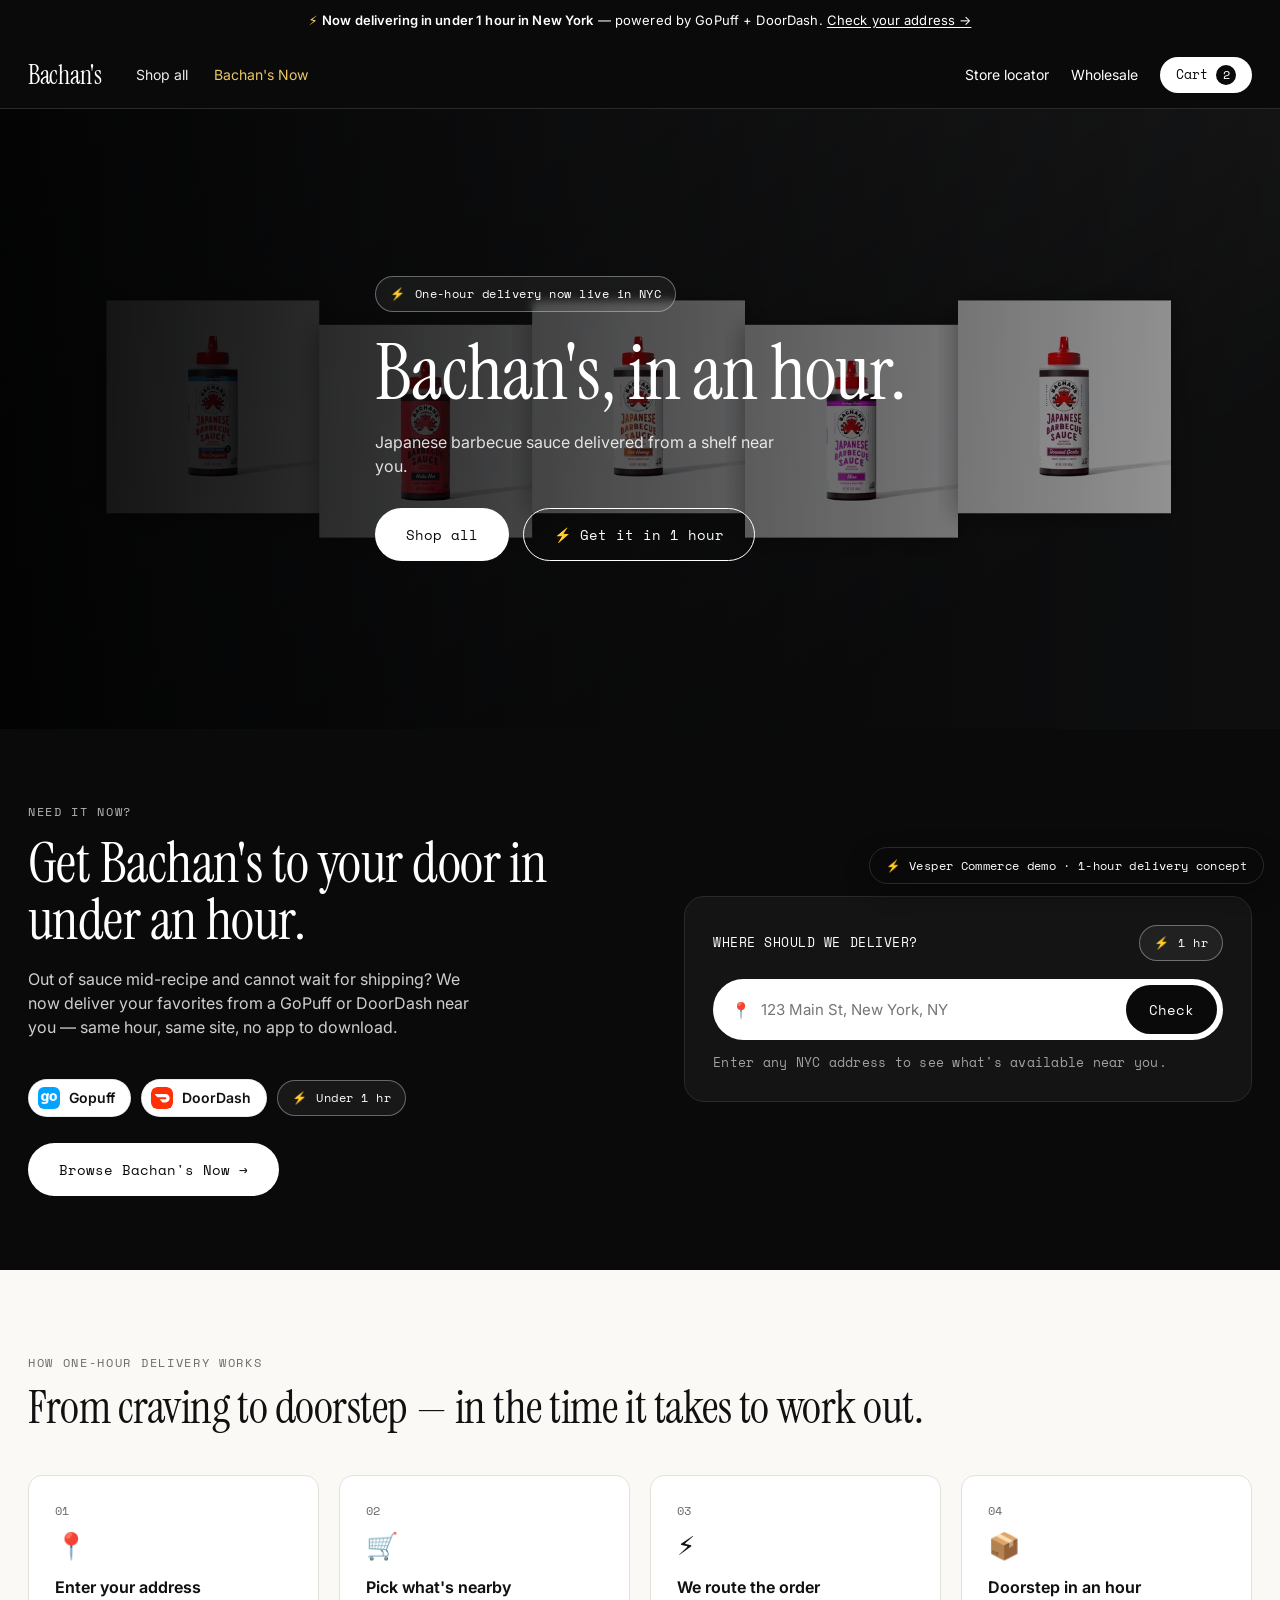
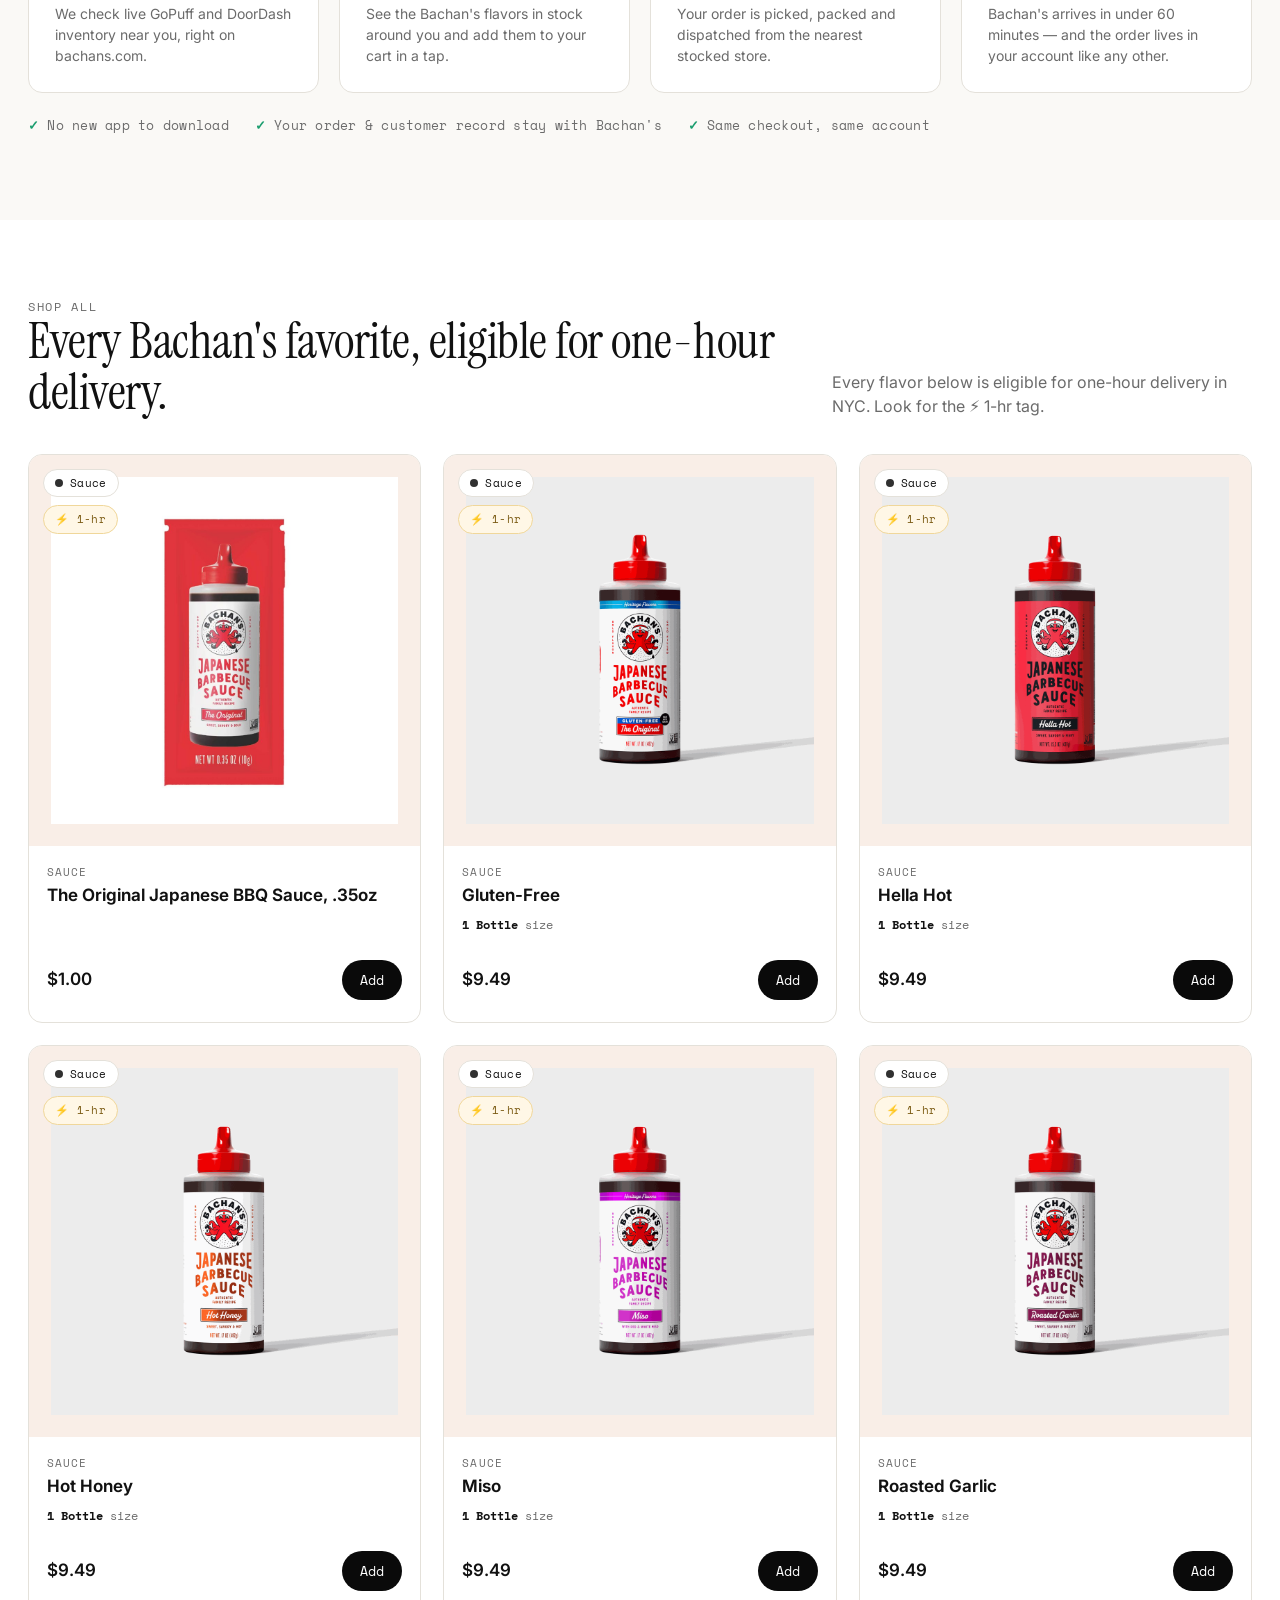
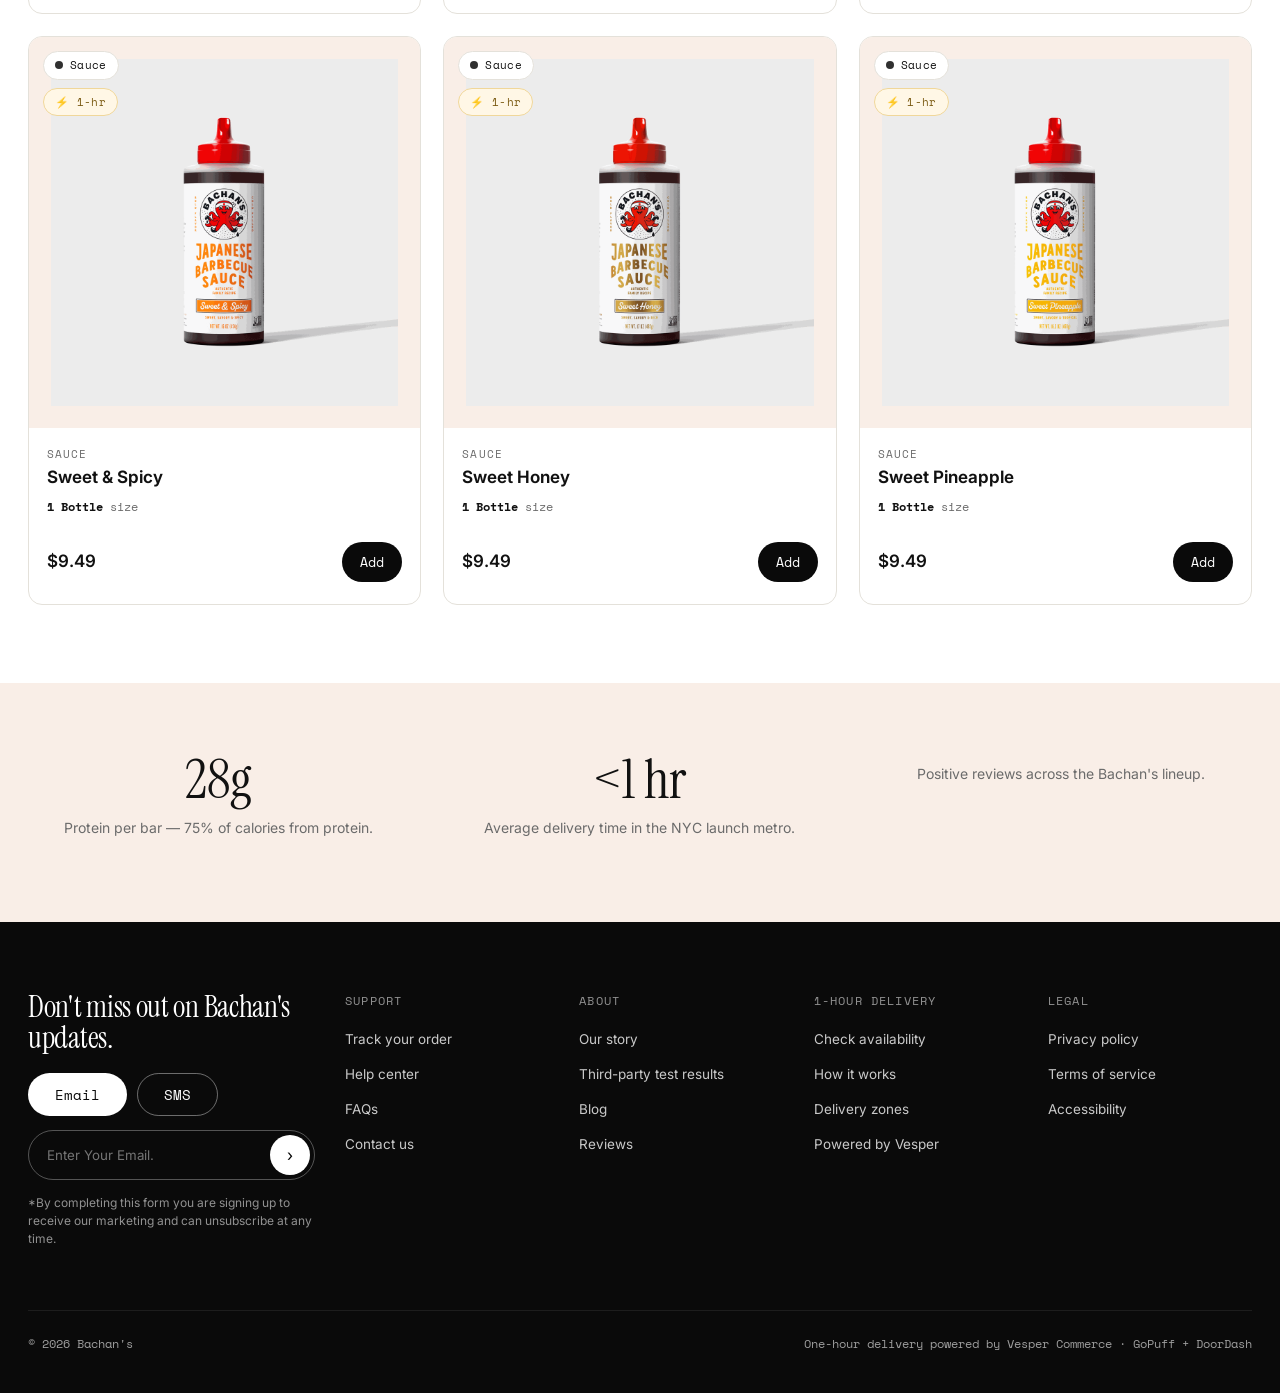
==== commit e49acb56: "Add hero image Sourced from the brand's own site where a usable lifestyle/product photograph exists," ====
--- a/index.html
+++ b/index.html
@@ -36,7 +36,7 @@
 
 <!-- Hero -->
 <section class="hero">
-  <div class="hero-media" style="background:linear-gradient(120deg,#303030 0%,#151515 62%,#0d0d0d 100%)"></div>
+  <div class="hero-media" style="background-image:linear-gradient(100deg,rgba(6,8,14,.62) 0%,rgba(6,8,14,.30) 48%,rgba(6,8,14,.12) 100%),url('assets/hero.jpg');background-size:cover;background-position:center"></div>
   <div class="wrap hero-inner">
     <div class="delivery-badge" style="margin-bottom:22px"><span class="bolt">⚡</span> One-hour delivery now live in NYC</div>
     <h1 class="serif">Bachan's, in an hour.</h1>
